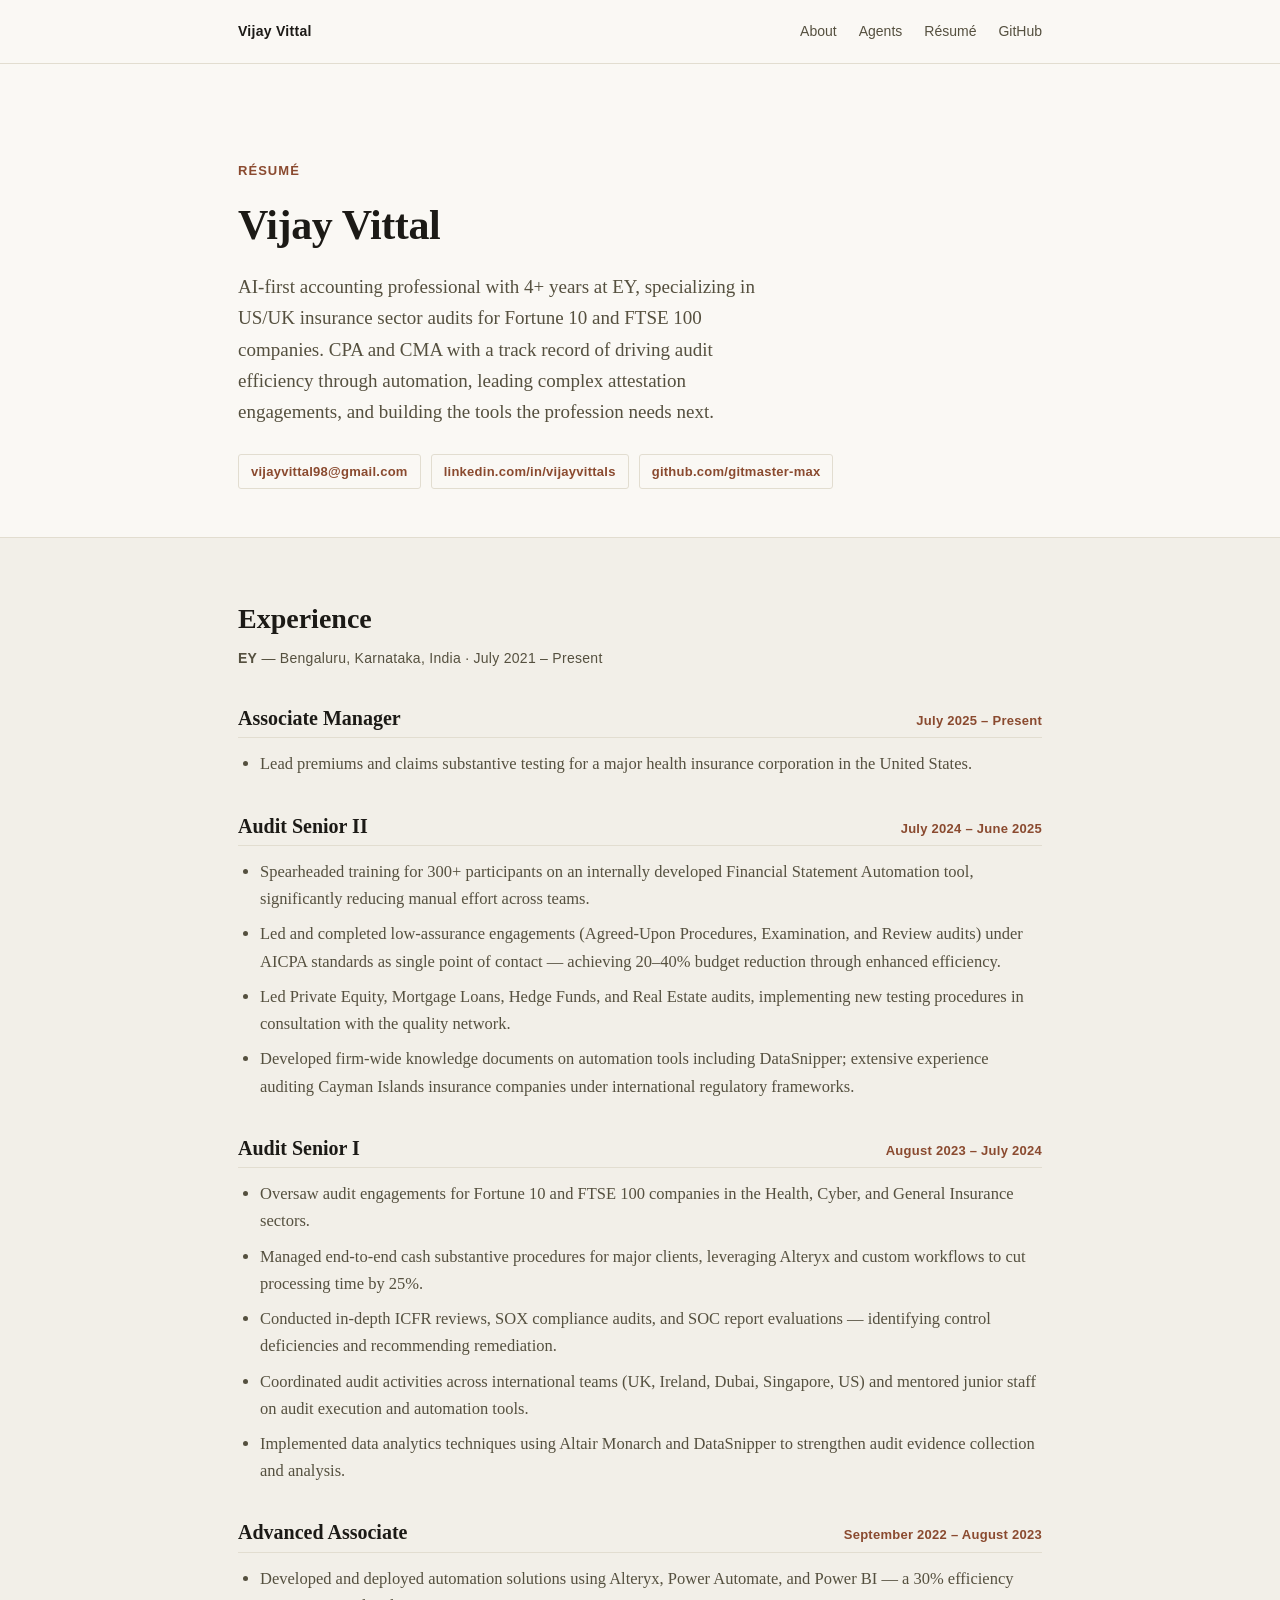
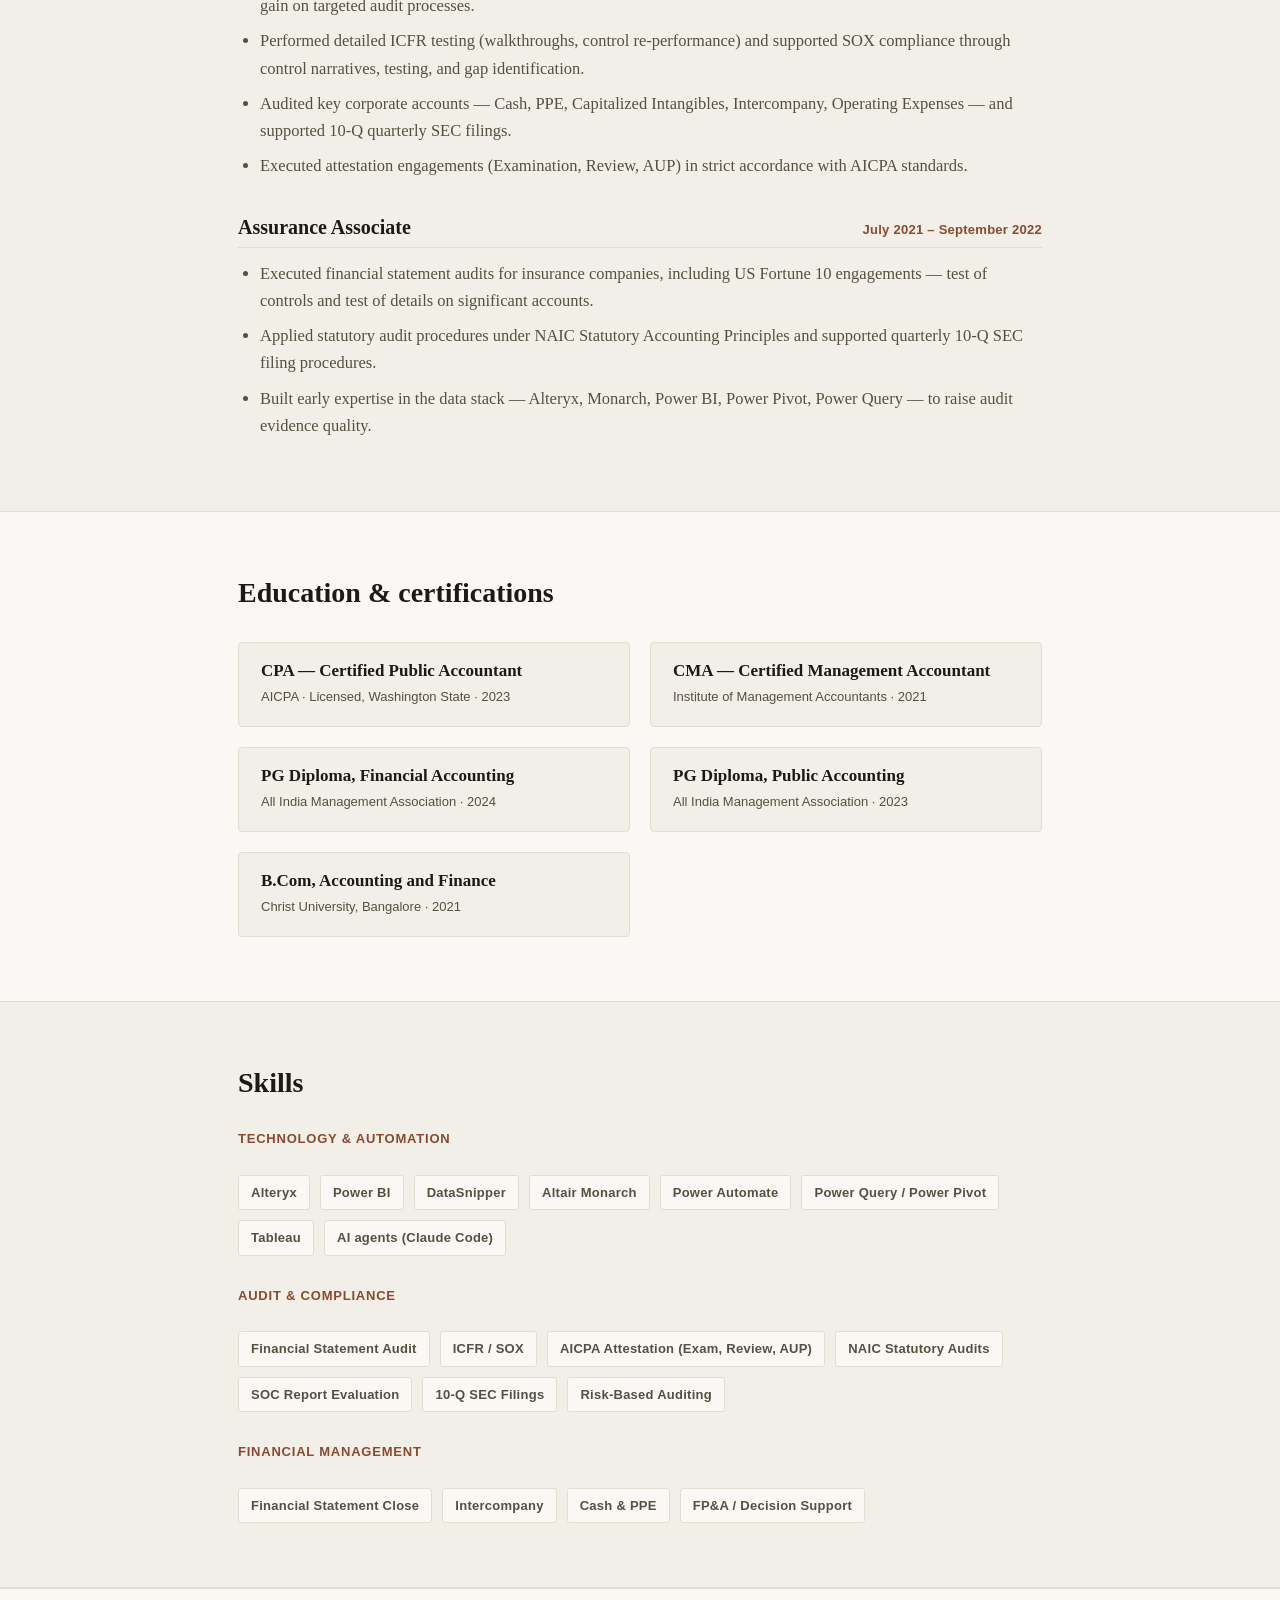
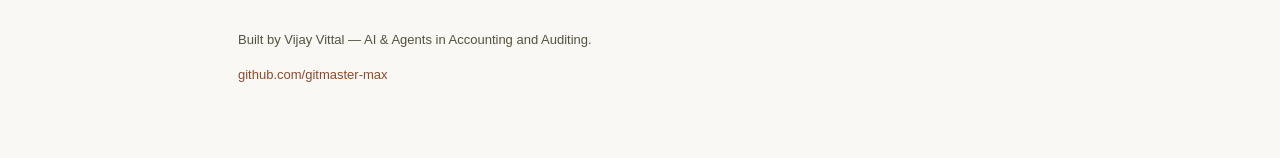
==== resume.html @ bb37ff68 "Add resume page and Financial Statement Intelligence agent spec - resume.html: full resume built fro" ====
<!doctype html>
<html lang="en">
<head>
<meta charset="UTF-8">
<meta name="viewport" content="width=device-width, initial-scale=1.0">
<title>Résumé — Vijay Vittal</title>
<meta name="description" content="Résumé of Vijay Vittal — Associate Manager at EY, CPA, CMA. AI-first accounting professional specializing in US/UK insurance sector audits for Fortune 10 and FTSE 100 companies.">
<link rel="stylesheet" href="styles.css">
</head>
<body>

<header class="site-header">
  <div class="wrap">
    <span class="kicker">Vijay Vittal</span>
    <nav>
      <a href="index.html#about">About</a>
      <a href="index.html#agents">Agents</a>
      <a href="resume.html">Résumé</a>
      <a href="https://github.com/gitmaster-max" target="_blank" rel="noopener">GitHub</a>
    </nav>
  </div>
</header>

<main>

  <section class="hero resume-hero">
    <div class="wrap">
      <p class="eyebrow">Résumé</p>
      <h1>Vijay Vittal</h1>
      <p class="lede">
        AI-first accounting professional with 4+ years at EY, specializing in US/UK insurance
        sector audits for Fortune 10 and FTSE 100 companies. CPA and CMA with a track record of
        driving audit efficiency through automation, leading complex attestation engagements,
        and building the tools the profession needs next.
      </p>
      <ul class="credentials contact-line">
        <li><a href="mailto:vijayvittal98@gmail.com">vijayvittal98@gmail.com</a></li>
        <li><a href="https://linkedin.com/in/vijayvittals" target="_blank" rel="noopener">linkedin.com/in/vijayvittals</a></li>
        <li><a href="https://github.com/gitmaster-max" target="_blank" rel="noopener">github.com/gitmaster-max</a></li>
      </ul>
    </div>
  </section>

  <section class="section alt">
    <div class="wrap">
      <h2>Experience</h2>
      <p class="org-line"><strong>EY</strong> — Bengaluru, Karnataka, India · July 2021 – Present</p>

      <div class="role">
        <div class="role-head">
          <h3>Associate Manager</h3>
          <span class="role-dates">July 2025 – Present</span>
        </div>
        <ul>
          <li>Lead premiums and claims substantive testing for a major health insurance corporation in the United States.</li>
        </ul>
      </div>

      <div class="role">
        <div class="role-head">
          <h3>Audit Senior II</h3>
          <span class="role-dates">July 2024 – June 2025</span>
        </div>
        <ul>
          <li>Spearheaded training for 300+ participants on an internally developed Financial Statement Automation tool, significantly reducing manual effort across teams.</li>
          <li>Led and completed low-assurance engagements (Agreed-Upon Procedures, Examination, and Review audits) under AICPA standards as single point of contact — achieving 20–40% budget reduction through enhanced efficiency.</li>
          <li>Led Private Equity, Mortgage Loans, Hedge Funds, and Real Estate audits, implementing new testing procedures in consultation with the quality network.</li>
          <li>Developed firm-wide knowledge documents on automation tools including DataSnipper; extensive experience auditing Cayman Islands insurance companies under international regulatory frameworks.</li>
        </ul>
      </div>

      <div class="role">
        <div class="role-head">
          <h3>Audit Senior I</h3>
          <span class="role-dates">August 2023 – July 2024</span>
        </div>
        <ul>
          <li>Oversaw audit engagements for Fortune 10 and FTSE 100 companies in the Health, Cyber, and General Insurance sectors.</li>
          <li>Managed end-to-end cash substantive procedures for major clients, leveraging Alteryx and custom workflows to cut processing time by 25%.</li>
          <li>Conducted in-depth ICFR reviews, SOX compliance audits, and SOC report evaluations — identifying control deficiencies and recommending remediation.</li>
          <li>Coordinated audit activities across international teams (UK, Ireland, Dubai, Singapore, US) and mentored junior staff on audit execution and automation tools.</li>
          <li>Implemented data analytics techniques using Altair Monarch and DataSnipper to strengthen audit evidence collection and analysis.</li>
        </ul>
      </div>

      <div class="role">
        <div class="role-head">
          <h3>Advanced Associate</h3>
          <span class="role-dates">September 2022 – August 2023</span>
        </div>
        <ul>
          <li>Developed and deployed automation solutions using Alteryx, Power Automate, and Power BI — a 30% efficiency gain on targeted audit processes.</li>
          <li>Performed detailed ICFR testing (walkthroughs, control re-performance) and supported SOX compliance through control narratives, testing, and gap identification.</li>
          <li>Audited key corporate accounts — Cash, PPE, Capitalized Intangibles, Intercompany, Operating Expenses — and supported 10-Q quarterly SEC filings.</li>
          <li>Executed attestation engagements (Examination, Review, AUP) in strict accordance with AICPA standards.</li>
        </ul>
      </div>

      <div class="role">
        <div class="role-head">
          <h3>Assurance Associate</h3>
          <span class="role-dates">July 2021 – September 2022</span>
        </div>
        <ul>
          <li>Executed financial statement audits for insurance companies, including US Fortune 10 engagements — test of controls and test of details on significant accounts.</li>
          <li>Applied statutory audit procedures under NAIC Statutory Accounting Principles and supported quarterly 10-Q SEC filing procedures.</li>
          <li>Built early expertise in the data stack — Alteryx, Monarch, Power BI, Power Pivot, Power Query — to raise audit evidence quality.</li>
        </ul>
      </div>
    </div>
  </section>

  <section class="section">
    <div class="wrap">
      <h2>Education &amp; certifications</h2>
      <div class="edu-grid">
        <div class="edu-item">
          <h3>CPA — Certified Public Accountant</h3>
          <p>AICPA · Licensed, Washington State · 2023</p>
        </div>
        <div class="edu-item">
          <h3>CMA — Certified Management Accountant</h3>
          <p>Institute of Management Accountants · 2021</p>
        </div>
        <div class="edu-item">
          <h3>PG Diploma, Financial Accounting</h3>
          <p>All India Management Association · 2024</p>
        </div>
        <div class="edu-item">
          <h3>PG Diploma, Public Accounting</h3>
          <p>All India Management Association · 2023</p>
        </div>
        <div class="edu-item">
          <h3>B.Com, Accounting and Finance</h3>
          <p>Christ University, Bangalore · 2021</p>
        </div>
      </div>
    </div>
  </section>

  <section class="section alt">
    <div class="wrap">
      <h2>Skills</h2>
      <h3 class="skill-group">Technology &amp; automation</h3>
      <ul class="credentials">
        <li>Alteryx</li><li>Power BI</li><li>DataSnipper</li><li>Altair Monarch</li>
        <li>Power Automate</li><li>Power Query / Power Pivot</li><li>Tableau</li>
        <li>AI agents (Claude Code)</li>
      </ul>
      <h3 class="skill-group">Audit &amp; compliance</h3>
      <ul class="credentials">
        <li>Financial Statement Audit</li><li>ICFR / SOX</li><li>AICPA Attestation (Exam, Review, AUP)</li>
        <li>NAIC Statutory Audits</li><li>SOC Report Evaluation</li><li>10-Q SEC Filings</li>
        <li>Risk-Based Auditing</li>
      </ul>
      <h3 class="skill-group">Financial management</h3>
      <ul class="credentials">
        <li>Financial Statement Close</li><li>Intercompany</li><li>Cash &amp; PPE</li>
        <li>FP&amp;A / Decision Support</li>
      </ul>
    </div>
  </section>

</main>

<footer class="site-footer">
  <div class="wrap">
    <p>Built by Vijay Vittal — AI &amp; Agents in Accounting and Auditing.</p>
    <p><a href="https://github.com/gitmaster-max" target="_blank" rel="noopener">github.com/gitmaster-max</a></p>
  </div>
</footer>

</body>
</html>
---- styles.css ----
:root {
  --bg: #faf8f4;
  --bg-alt: #f2efe8;
  --ink: #1c1a16;
  --ink-soft: #55503f;
  --rule: #e2ddd0;
  --accent: #8a4a2f;
  --accent-soft: #b97a55;
  --serif: "Iowan Old Style", "Palatino Linotype", Palatino, Georgia, "Times New Roman", serif;
  --sans: -apple-system, BlinkMacSystemFont, "Segoe UI", Helvetica, Arial, sans-serif;
  --mono: "SFMono-Regular", Consolas, "Liberation Mono", Menlo, monospace;
  --max: 860px;
}

* { box-sizing: border-box; }

html { scroll-behavior: smooth; }

body {
  margin: 0;
  background: var(--bg);
  color: var(--ink);
  font-family: var(--serif);
  font-size: 18px;
  line-height: 1.65;
  -webkit-font-smoothing: antialiased;
}

.wrap {
  max-width: var(--max);
  margin: 0 auto;
  padding: 0 28px;
}

h1, h2, h3, h4 {
  font-family: var(--serif);
  font-weight: 600;
  line-height: 1.2;
  color: var(--ink);
  margin: 0 0 0.5em;
}

a { color: var(--accent); text-decoration: none; }
a:hover { text-decoration: underline; }

p { margin: 0 0 1em; color: var(--ink-soft); }

/* header */

.site-header {
  border-bottom: 1px solid var(--rule);
  padding: 20px 0;
  position: sticky;
  top: 0;
  background: rgba(250, 248, 244, 0.9);
  backdrop-filter: blur(6px);
  z-index: 10;
}

.site-header .wrap {
  display: flex;
  align-items: center;
  justify-content: space-between;
  flex-wrap: wrap;
  gap: 12px;
}

.kicker {
  font-family: var(--sans);
  font-size: 14px;
  font-weight: 600;
  letter-spacing: 0.02em;
  color: var(--ink);
}

.site-header nav {
  display: flex;
  gap: 22px;
  font-family: var(--sans);
  font-size: 14px;
}

.site-header nav a {
  color: var(--ink-soft);
}

.site-header nav a:hover { color: var(--accent); }

/* hero */

.hero {
  padding: 96px 0 72px;
}

.hero .eyebrow {
  font-family: var(--sans);
  font-size: 13px;
  font-weight: 700;
  text-transform: uppercase;
  letter-spacing: 0.08em;
  color: var(--accent);
  margin-bottom: 18px;
}

.hero h1 {
  font-size: 42px;
  letter-spacing: -0.01em;
  max-width: 18ch;
}

.lede {
  font-size: 19px;
  max-width: 58ch;
  margin-top: 20px;
}

.hero-actions {
  display: flex;
  gap: 14px;
  margin-top: 32px;
  font-family: var(--sans);
}

.btn {
  display: inline-block;
  padding: 11px 20px;
  border: 1px solid var(--ink);
  border-radius: 3px;
  font-size: 14px;
  font-weight: 600;
  color: var(--ink);
}

.btn:hover { text-decoration: none; background: var(--ink); color: var(--bg); }

.btn-primary {
  background: var(--accent);
  border-color: var(--accent);
  color: #fff;
}

.btn-primary:hover { background: var(--accent-soft); border-color: var(--accent-soft); }

/* sections */

.section { padding: 64px 0; }
.section.alt { background: var(--bg-alt); border-top: 1px solid var(--rule); border-bottom: 1px solid var(--rule); }

.section h2 {
  font-size: 28px;
  margin-bottom: 0.4em;
}

.section > .wrap > p {
  max-width: 62ch;
}

/* about */

.credentials {
  list-style: none;
  margin: 28px 0 0;
  padding: 0;
  display: flex;
  flex-wrap: wrap;
  gap: 10px;
  font-family: var(--sans);
}

.credentials li {
  font-size: 13px;
  font-weight: 600;
  color: var(--ink-soft);
  border: 1px solid var(--rule);
  border-radius: 3px;
  background: var(--bg);
  padding: 6px 12px;
  letter-spacing: 0.02em;
}

/* agent grid */

.agent-grid {
  display: grid;
  grid-template-columns: repeat(auto-fill, minmax(340px, 1fr));
  gap: 24px;
  margin-top: 36px;
}

.agent-card {
  display: flex;
  flex-direction: column;
  background: var(--bg-alt);
  border: 1px solid var(--rule);
  border-radius: 4px;
  padding: 26px 28px;
}

.agent-card .agent-type {
  font-family: var(--sans);
  font-size: 12px;
  font-weight: 700;
  text-transform: uppercase;
  letter-spacing: 0.06em;
  color: var(--accent);
  margin-bottom: 12px;
}

.agent-card h3 {
  font-size: 22px;
  margin-bottom: 0.4em;
}

.agent-card p {
  margin: 0 0 1em;
  font-size: 16px;
  color: var(--ink-soft);
}

.agent-card .agent-links {
  margin-top: auto;
  padding-top: 10px;
  display: flex;
  gap: 18px;
  font-family: var(--sans);
  font-size: 14px;
  font-weight: 600;
}

.agent-card .agent-links a::after {
  content: " \2192";
}

.agent-card.coming-soon {
  background: var(--bg);
  border-style: dashed;
  border-color: var(--accent-soft);
  align-items: flex-start;
  justify-content: center;
}

.agent-card.coming-soon .agent-type {
  color: var(--accent-soft);
}

.agent-card.coming-soon p {
  color: var(--ink-soft);
  margin-bottom: 0;
}

/* resume */

.resume-hero { padding-bottom: 48px; }

.contact-line { margin-top: 26px; }
.contact-line li a { color: var(--accent); }

.org-line {
  font-family: var(--sans);
  font-size: 14px;
  letter-spacing: 0.02em;
  margin-bottom: 8px;
}

.role { margin-top: 36px; }

.role-head {
  display: flex;
  align-items: baseline;
  justify-content: space-between;
  flex-wrap: wrap;
  gap: 4px 16px;
  border-bottom: 1px solid var(--rule);
  padding-bottom: 6px;
  margin-bottom: 12px;
}

.role-head h3 { font-size: 20px; margin: 0; }

.role-dates {
  font-family: var(--sans);
  font-size: 13px;
  font-weight: 600;
  color: var(--accent);
  letter-spacing: 0.02em;
}

.role ul { margin: 0; padding-left: 22px; }
.role li { margin-bottom: 8px; color: var(--ink-soft); font-size: 16.5px; }

.edu-grid {
  display: grid;
  grid-template-columns: repeat(auto-fill, minmax(320px, 1fr));
  gap: 20px;
  margin-top: 32px;
}

.edu-item {
  border: 1px solid var(--rule);
  border-radius: 4px;
  background: var(--bg-alt);
  padding: 18px 22px;
}

.edu-item h3 { font-size: 17px; margin-bottom: 0.3em; }
.edu-item p { margin: 0; font-family: var(--sans); font-size: 13px; }

.skill-group {
  font-family: var(--sans);
  font-size: 13px;
  font-weight: 700;
  text-transform: uppercase;
  letter-spacing: 0.06em;
  color: var(--accent);
  margin: 32px 0 4px;
}

/* agent spec pages */

.stage-list { margin-top: 32px; }

.stage { margin-bottom: 28px; }

.stage h3 {
  font-size: 20px;
  display: flex;
  align-items: center;
  gap: 12px;
}

.stage-num {
  display: inline-flex;
  align-items: center;
  justify-content: center;
  width: 28px;
  height: 28px;
  flex: 0 0 28px;
  border-radius: 50%;
  background: var(--accent);
  color: #fff;
  font-family: var(--sans);
  font-size: 14px;
  font-weight: 700;
}

.stage p { max-width: 66ch; }

.persona-grid {
  display: grid;
  grid-template-columns: repeat(auto-fill, minmax(300px, 1fr));
  gap: 20px;
  margin-top: 32px;
}

.persona {
  border: 1px solid var(--rule);
  border-radius: 4px;
  background: var(--bg);
  padding: 20px 24px;
}

.persona h3 { font-size: 18px; margin-bottom: 0.4em; }
.persona p { margin: 0; font-size: 15px; }

.table-scroll { overflow-x: auto; margin-top: 28px; }

.scorecard {
  width: 100%;
  border-collapse: collapse;
  font-family: var(--sans);
  font-size: 14.5px;
}

.scorecard th, .scorecard td {
  text-align: left;
  padding: 10px 14px;
  border-bottom: 1px solid var(--rule);
  color: var(--ink-soft);
  white-space: nowrap;
}

.scorecard td:last-child, .scorecard th:last-child { white-space: normal; min-width: 240px; }

.scorecard th {
  font-size: 12px;
  font-weight: 700;
  text-transform: uppercase;
  letter-spacing: 0.06em;
  color: var(--ink);
}

.rag {
  display: inline-block;
  padding: 3px 10px;
  border-radius: 3px;
  font-size: 12px;
  font-weight: 700;
  letter-spacing: 0.03em;
}

.rag-red { background: #f7ddd6; color: #8a2f1d; }
.rag-amber { background: #f5ead0; color: #8a6a1d; }
.rag-green { background: #dcead8; color: #3d6b34; }

.table-note {
  font-family: var(--sans);
  font-size: 12.5px;
  margin-top: 10px;
}

.spec-block {
  margin-top: 28px;
  border: 1px solid var(--rule);
  border-radius: 4px;
  background: var(--bg);
  overflow-x: auto;
}

.spec-block pre {
  margin: 0;
  padding: 26px 30px;
  font-family: var(--mono);
  font-size: 13.5px;
  line-height: 1.55;
  color: var(--ink);
}

/* footer */

.site-footer {
  padding: 40px 0 60px;
  font-family: var(--sans);
  font-size: 13px;
  border-top: 1px solid var(--rule);
}

.site-footer p {
  color: var(--ink-soft);
  max-width: 60ch;
}

/* responsive */

@media (max-width: 640px) {
  body { font-size: 16.5px; }
  .hero { padding: 64px 0 48px; }
  .hero h1 { font-size: 32px; }
  .site-header nav { gap: 14px; font-size: 13px; }
  .agent-grid { grid-template-columns: 1fr; }
}
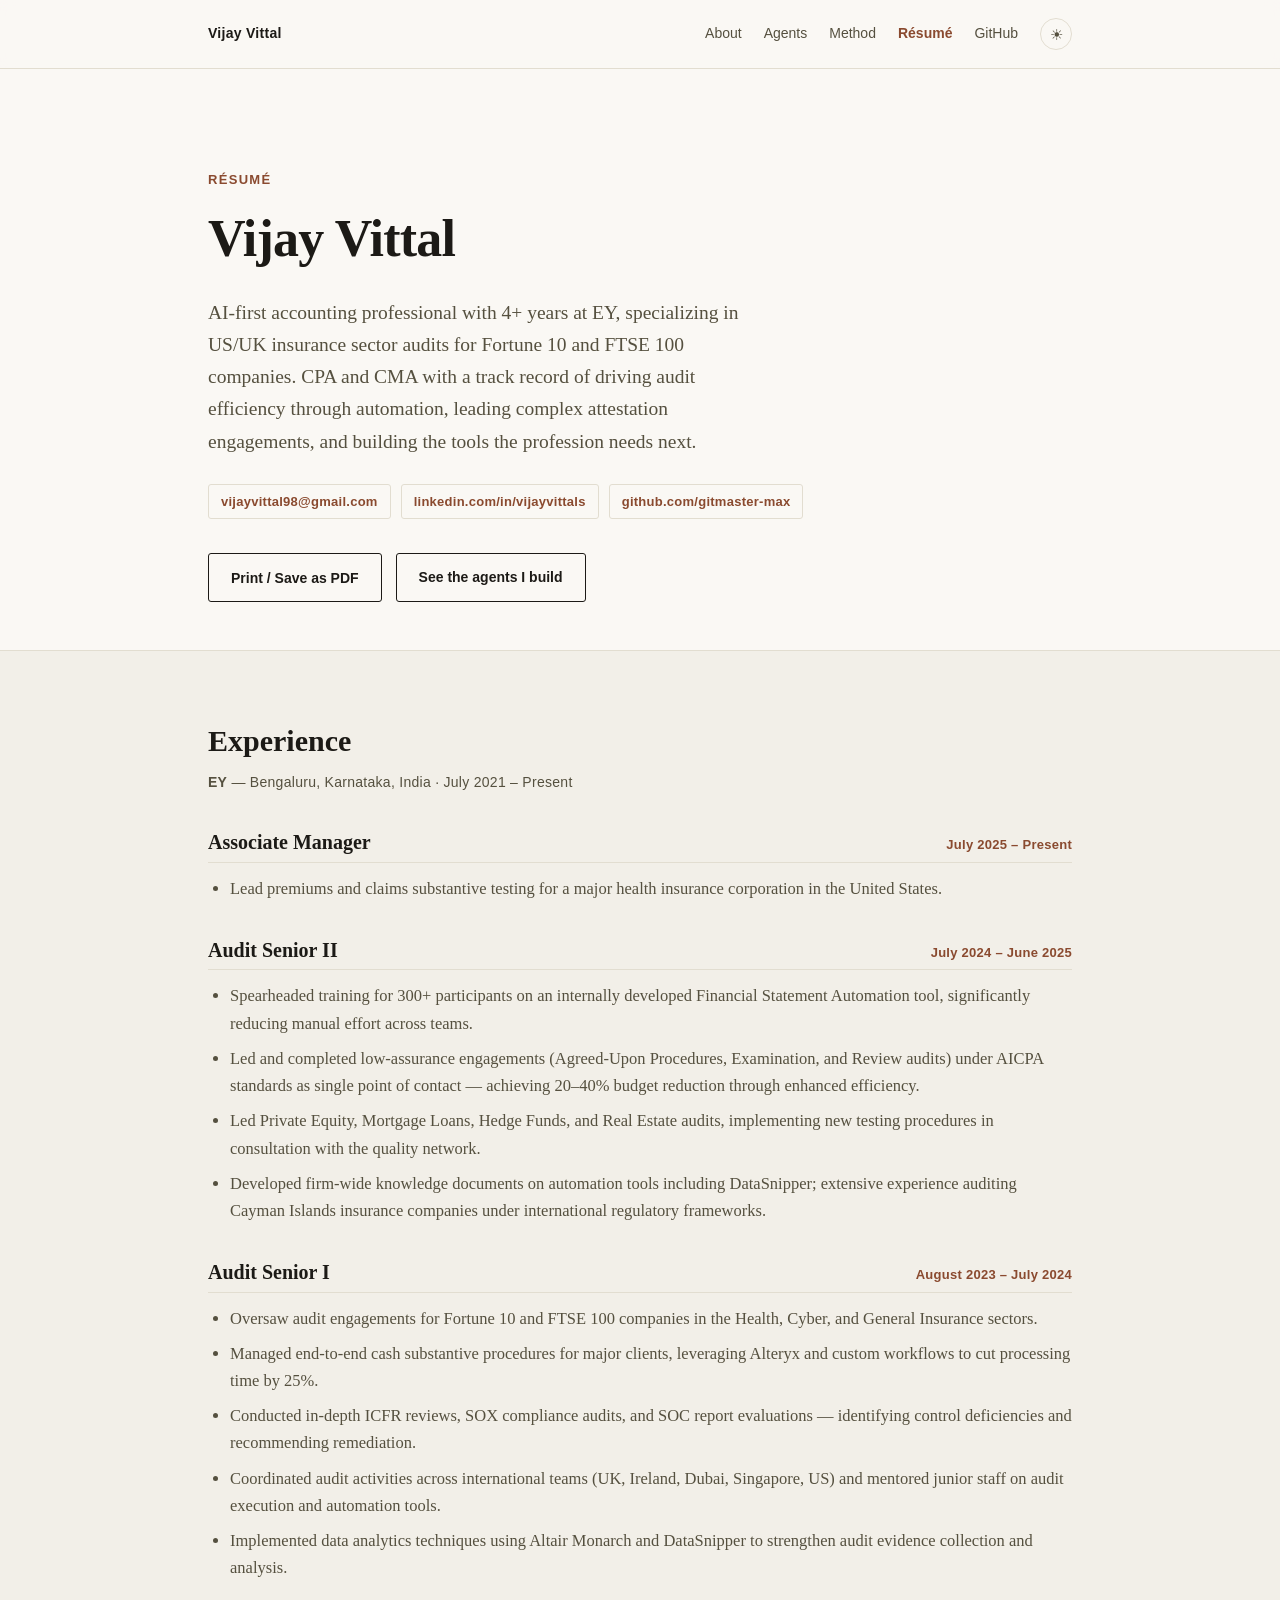
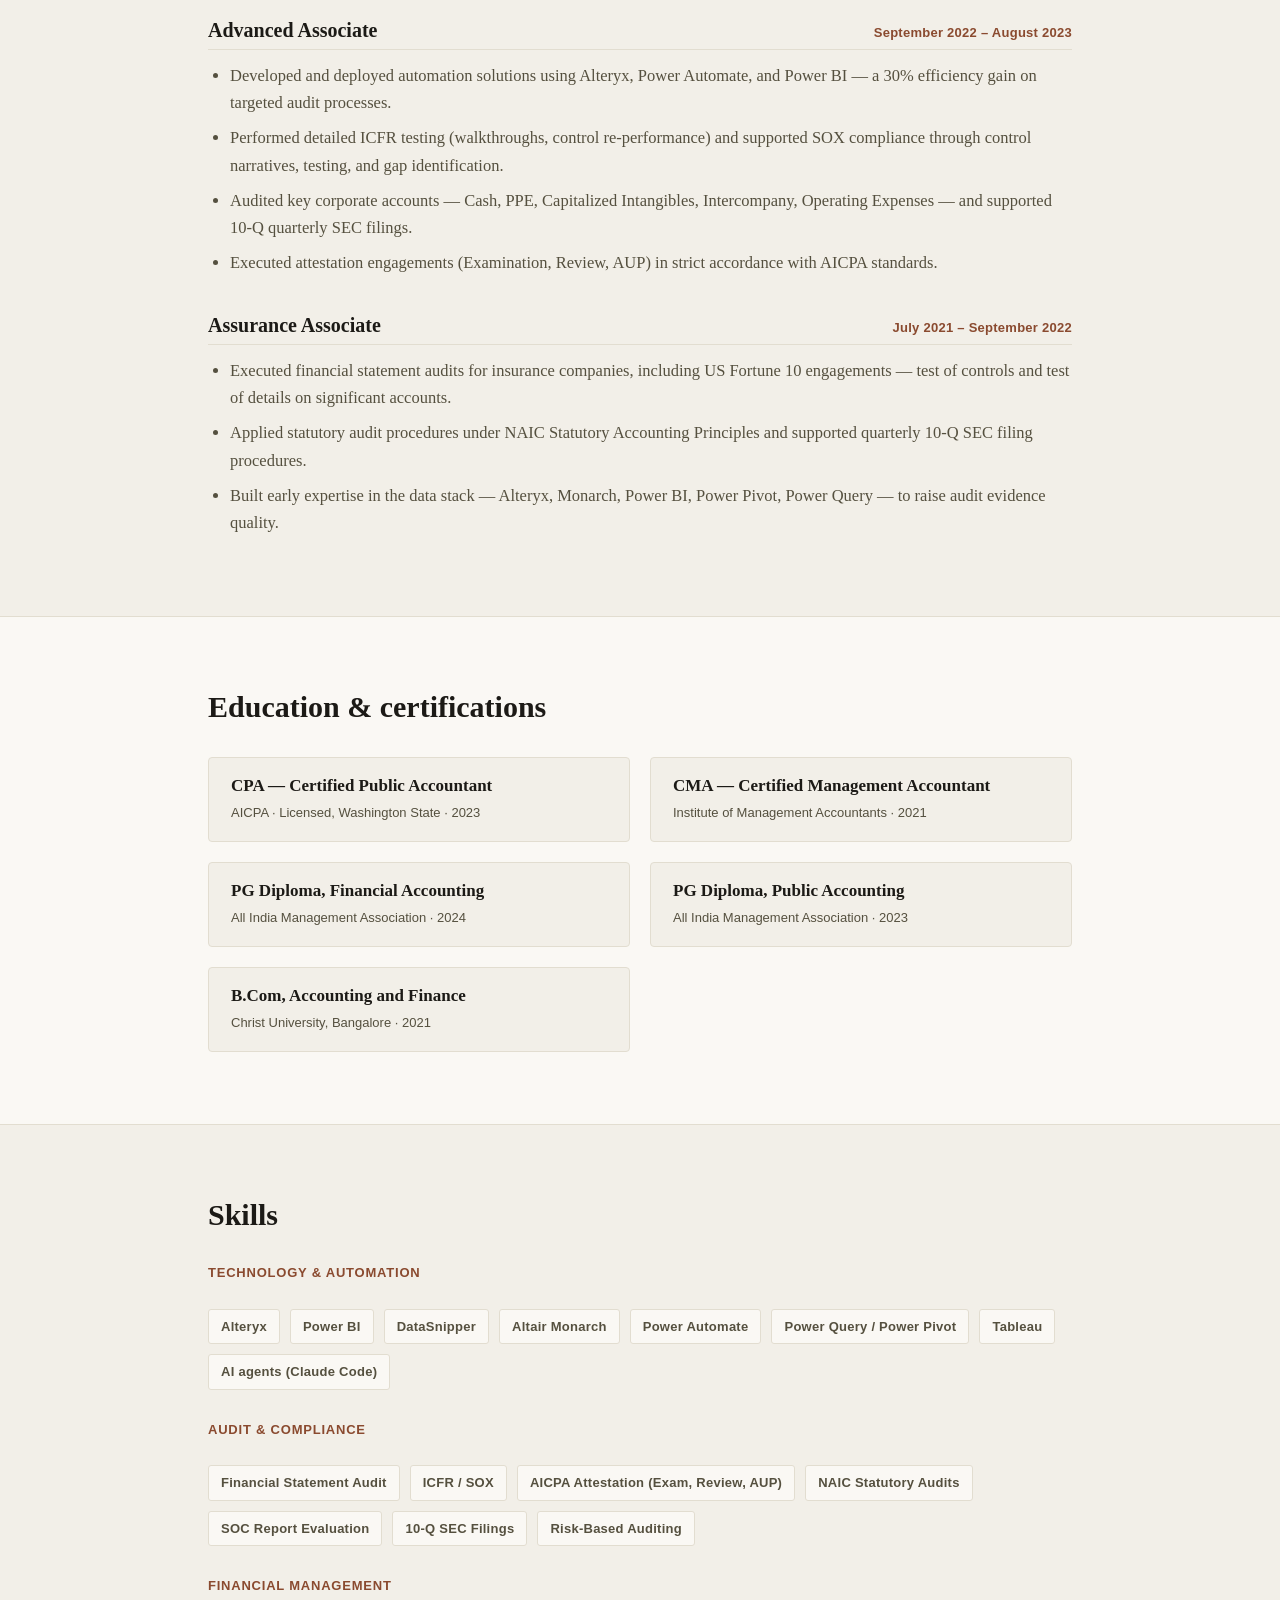
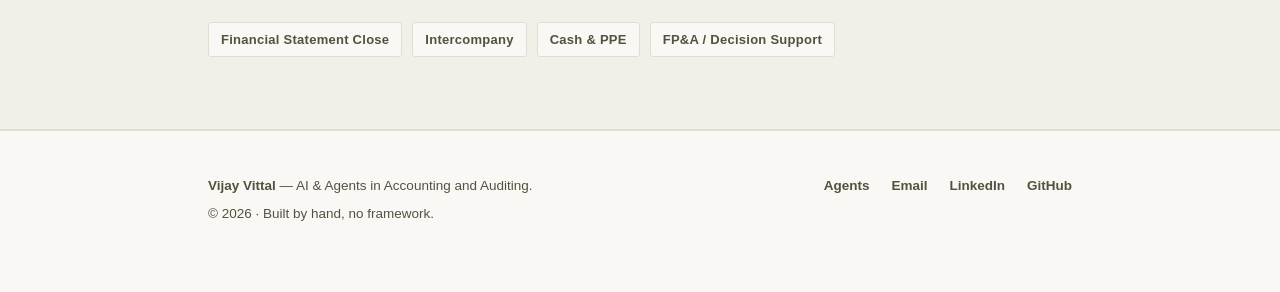
==== commit ca033afd: "Portfolio upgrade: dark mode, case study, proof metrics, print resume - index: proof-metric strip, m" ====
--- a/resume.html
+++ b/resume.html
@@ -5,23 +5,35 @@
 <meta name="viewport" content="width=device-width, initial-scale=1.0">
 <title>Résumé — Vijay Vittal</title>
 <meta name="description" content="Résumé of Vijay Vittal — Associate Manager at EY, CPA, CMA. AI-first accounting professional specializing in US/UK insurance sector audits for Fortune 10 and FTSE 100 companies.">
+<link rel="canonical" href="https://gitmaster-max.github.io/ai-agents-in-accounting/resume.html">
+<meta property="og:type" content="profile">
+<meta property="og:title" content="Résumé — Vijay Vittal">
+<meta property="og:description" content="Associate Manager at EY, CPA (WA), CMA. US/UK insurance sector audits for Fortune 10 and FTSE 100 companies; builds AI agents for the audit profession.">
+<meta property="og:url" content="https://gitmaster-max.github.io/ai-agents-in-accounting/resume.html">
+<meta name="twitter:card" content="summary">
+<link rel="icon" href="data:image/svg+xml,%3Csvg xmlns='http://www.w3.org/2000/svg' viewBox='0 0 64 64'%3E%3Crect width='64' height='64' rx='12' fill='%238a4a2f'/%3E%3Ctext x='32' y='45' font-family='Georgia,serif' font-size='38' font-weight='700' fill='%23faf8f4' text-anchor='middle'%3EV%3C/text%3E%3C/svg%3E">
+<script>(function(){try{var t=localStorage.getItem('theme');if(t)document.documentElement.setAttribute('data-theme',t);}catch(e){}})();</script>
 <link rel="stylesheet" href="styles.css">
 </head>
 <body>
 
+<a class="skip-link" href="#main">Skip to content</a>
+
 <header class="site-header">
   <div class="wrap">
-    <span class="kicker">Vijay Vittal</span>
-    <nav>
+    <a class="kicker" href="index.html">Vijay Vittal</a>
+    <nav aria-label="Site">
       <a href="index.html#about">About</a>
       <a href="index.html#agents">Agents</a>
-      <a href="resume.html">Résumé</a>
+      <a href="index.html#method">Method</a>
+      <a href="resume.html" aria-current="page">Résumé</a>
       <a href="https://github.com/gitmaster-max" target="_blank" rel="noopener">GitHub</a>
+      <button class="theme-toggle" type="button" aria-label="Toggle dark mode" title="Toggle dark mode"><span class="sun" aria-hidden="true">&#9728;</span><span class="moon" aria-hidden="true">&#9790;</span></button>
     </nav>
   </div>
 </header>
 
-<main>
+<main id="main">
 
   <section class="hero resume-hero">
     <div class="wrap">
@@ -38,6 +50,10 @@
         <li><a href="https://linkedin.com/in/vijayvittals" target="_blank" rel="noopener">linkedin.com/in/vijayvittals</a></li>
         <li><a href="https://github.com/gitmaster-max" target="_blank" rel="noopener">github.com/gitmaster-max</a></li>
       </ul>
+      <div class="hero-actions no-print">
+        <button class="btn" type="button" onclick="window.print()">Print / Save as PDF</button>
+        <a class="btn" href="index.html#agents">See the agents I build</a>
+      </div>
     </div>
   </section>
 
@@ -165,10 +181,19 @@
 
 <footer class="site-footer">
   <div class="wrap">
-    <p>Built by Vijay Vittal — AI &amp; Agents in Accounting and Auditing.</p>
-    <p><a href="https://github.com/gitmaster-max" target="_blank" rel="noopener">github.com/gitmaster-max</a></p>
+    <div>
+      <p><strong>Vijay Vittal</strong> — AI &amp; Agents in Accounting and Auditing.</p>
+      <p>&copy; <span data-year>2026</span> · Built by hand, no framework.</p>
+    </div>
+    <ul class="footer-links">
+      <li><a href="index.html#agents">Agents</a></li>
+      <li><a href="mailto:vijayvittal98@gmail.com">Email</a></li>
+      <li><a href="https://linkedin.com/in/vijayvittals" target="_blank" rel="noopener">LinkedIn</a></li>
+      <li><a href="https://github.com/gitmaster-max" target="_blank" rel="noopener">GitHub</a></li>
+    </ul>
   </div>
 </footer>
 
+<script src="site.js"></script>
 </body>
 </html>
--- a/styles.css
+++ b/styles.css
@@ -1,15 +1,64 @@
 :root {
   --bg: #faf8f4;
   --bg-alt: #f2efe8;
+  --bg-header: rgba(250, 248, 244, 0.88);
   --ink: #1c1a16;
   --ink-soft: #55503f;
   --rule: #e2ddd0;
   --accent: #8a4a2f;
   --accent-soft: #b97a55;
+  --accent-wash: #f3e6de;
+  --live: #3d6b34;
+  --live-wash: #dcead8;
+  --amber: #8a6a1d;
+  --amber-wash: #f5ead0;
+  --red: #8a2f1d;
+  --red-wash: #f7ddd6;
+  --btn-hover-ink: var(--bg);
   --serif: "Iowan Old Style", "Palatino Linotype", Palatino, Georgia, "Times New Roman", serif;
   --sans: -apple-system, BlinkMacSystemFont, "Segoe UI", Helvetica, Arial, sans-serif;
   --mono: "SFMono-Regular", Consolas, "Liberation Mono", Menlo, monospace;
-  --max: 860px;
+  --max: 920px;
+}
+
+:root[data-theme="dark"] {
+  --bg: #171310;
+  --bg-alt: #1f1a15;
+  --bg-header: rgba(23, 19, 16, 0.86);
+  --ink: #ece5d8;
+  --ink-soft: #b3a890;
+  --rule: #352c22;
+  --accent: #d0885c;
+  --accent-soft: #a96b45;
+  --accent-wash: #2c2018;
+  --live: #9dc48f;
+  --live-wash: #24301f;
+  --amber: #d9b45e;
+  --amber-wash: #322a17;
+  --red: #e08a76;
+  --red-wash: #3a2019;
+  --btn-hover-ink: #171310;
+}
+
+@media (prefers-color-scheme: dark) {
+  :root:not([data-theme="light"]) {
+    --bg: #171310;
+    --bg-alt: #1f1a15;
+    --bg-header: rgba(23, 19, 16, 0.86);
+    --ink: #ece5d8;
+    --ink-soft: #b3a890;
+    --rule: #352c22;
+    --accent: #d0885c;
+    --accent-soft: #a96b45;
+    --accent-wash: #2c2018;
+    --live: #9dc48f;
+    --live-wash: #24301f;
+    --amber: #d9b45e;
+    --amber-wash: #322a17;
+    --red: #e08a76;
+    --red-wash: #3a2019;
+    --btn-hover-ink: #171310;
+  }
 }
 
 * { box-sizing: border-box; }
@@ -24,6 +73,7 @@
   font-size: 18px;
   line-height: 1.65;
   -webkit-font-smoothing: antialiased;
+  transition: background-color 0.25s ease, color 0.25s ease;
 }
 
 .wrap {
@@ -43,17 +93,41 @@
 a { color: var(--accent); text-decoration: none; }
 a:hover { text-decoration: underline; }
 
+:focus-visible {
+  outline: 2px solid var(--accent);
+  outline-offset: 3px;
+  border-radius: 2px;
+}
+
 p { margin: 0 0 1em; color: var(--ink-soft); }
+
+.skip-link {
+  position: absolute;
+  left: -9999px;
+  top: 0;
+  background: var(--accent);
+  color: #fff;
+  padding: 10px 18px;
+  font-family: var(--sans);
+  font-size: 14px;
+  z-index: 100;
+}
+
+.skip-link:focus {
+  left: 12px;
+  top: 12px;
+}
 
 /* header */
 
 .site-header {
   border-bottom: 1px solid var(--rule);
-  padding: 20px 0;
+  padding: 18px 0;
   position: sticky;
   top: 0;
-  background: rgba(250, 248, 244, 0.9);
-  backdrop-filter: blur(6px);
+  background: var(--bg-header);
+  backdrop-filter: blur(8px);
+  -webkit-backdrop-filter: blur(8px);
   z-index: 10;
 }
 
@@ -68,28 +142,58 @@
 .kicker {
   font-family: var(--sans);
   font-size: 14px;
-  font-weight: 600;
+  font-weight: 700;
   letter-spacing: 0.02em;
   color: var(--ink);
 }
 
+.kicker:hover { text-decoration: none; color: var(--accent); }
+
 .site-header nav {
   display: flex;
+  align-items: center;
   gap: 22px;
   font-family: var(--sans);
   font-size: 14px;
 }
 
-.site-header nav a {
+.site-header nav a { color: var(--ink-soft); }
+.site-header nav a:hover { color: var(--accent); text-decoration: none; }
+.site-header nav a[aria-current="page"] { color: var(--accent); font-weight: 600; }
+
+.theme-toggle {
+  appearance: none;
+  border: 1px solid var(--rule);
+  background: transparent;
   color: var(--ink-soft);
-}
-
-.site-header nav a:hover { color: var(--accent); }
+  border-radius: 50%;
+  width: 32px;
+  height: 32px;
+  font-size: 15px;
+  line-height: 1;
+  cursor: pointer;
+  display: inline-flex;
+  align-items: center;
+  justify-content: center;
+  padding: 0;
+}
+
+.theme-toggle:hover { border-color: var(--accent); color: var(--accent); }
+
+.theme-toggle .moon { display: none; }
+:root[data-theme="dark"] .theme-toggle .sun { display: none; }
+:root[data-theme="dark"] .theme-toggle .moon { display: inline; }
+@media (prefers-color-scheme: dark) {
+  :root:not([data-theme="light"]) .theme-toggle .sun { display: none; }
+  :root:not([data-theme="light"]) .theme-toggle .moon { display: inline; }
+}
 
 /* hero */
 
 .hero {
-  padding: 96px 0 72px;
+  padding: 100px 0 64px;
+  position: relative;
+  overflow: hidden;
 }
 
 .hero .eyebrow {
@@ -97,41 +201,46 @@
   font-size: 13px;
   font-weight: 700;
   text-transform: uppercase;
-  letter-spacing: 0.08em;
+  letter-spacing: 0.1em;
   color: var(--accent);
   margin-bottom: 18px;
 }
 
 .hero h1 {
-  font-size: 42px;
-  letter-spacing: -0.01em;
-  max-width: 18ch;
+  font-size: clamp(34px, 6vw, 52px);
+  letter-spacing: -0.015em;
+  max-width: 20ch;
 }
 
 .lede {
-  font-size: 19px;
+  font-size: 19.5px;
   max-width: 58ch;
   margin-top: 20px;
 }
 
 .hero-actions {
   display: flex;
+  flex-wrap: wrap;
   gap: 14px;
-  margin-top: 32px;
+  margin-top: 34px;
   font-family: var(--sans);
 }
 
 .btn {
   display: inline-block;
-  padding: 11px 20px;
+  padding: 12px 22px;
   border: 1px solid var(--ink);
   border-radius: 3px;
+  font-family: var(--sans);
   font-size: 14px;
   font-weight: 600;
   color: var(--ink);
-}
-
-.btn:hover { text-decoration: none; background: var(--ink); color: var(--bg); }
+  cursor: pointer;
+  background: transparent;
+  transition: background-color 0.15s ease, color 0.15s ease, border-color 0.15s ease;
+}
+
+.btn:hover { text-decoration: none; background: var(--ink); color: var(--btn-hover-ink); }
 
 .btn-primary {
   background: var(--accent);
@@ -139,21 +248,60 @@
   color: #fff;
 }
 
-.btn-primary:hover { background: var(--accent-soft); border-color: var(--accent-soft); }
+.btn-primary:hover { background: var(--accent-soft); border-color: var(--accent-soft); color: #fff; }
+
+/* proof strip */
+
+.proof-strip {
+  border-top: 1px solid var(--rule);
+  padding: 40px 0 44px;
+}
+
+.proof-grid {
+  display: grid;
+  grid-template-columns: repeat(auto-fit, minmax(180px, 1fr));
+  gap: 28px 32px;
+}
+
+.stat .stat-num {
+  font-family: var(--serif);
+  font-size: 40px;
+  font-weight: 600;
+  letter-spacing: -0.01em;
+  color: var(--accent);
+  line-height: 1.1;
+}
+
+.stat .stat-label {
+  font-family: var(--sans);
+  font-size: 13px;
+  color: var(--ink-soft);
+  margin: 8px 0 0;
+  max-width: 24ch;
+}
 
 /* sections */
 
-.section { padding: 64px 0; }
+.section { padding: 72px 0; }
 .section.alt { background: var(--bg-alt); border-top: 1px solid var(--rule); border-bottom: 1px solid var(--rule); }
+.section.alt + .section.alt { border-top: none; }
+
+.section-eyebrow {
+  font-family: var(--sans);
+  font-size: 12px;
+  font-weight: 700;
+  text-transform: uppercase;
+  letter-spacing: 0.1em;
+  color: var(--accent);
+  margin-bottom: 10px;
+}
 
 .section h2 {
-  font-size: 28px;
+  font-size: 30px;
   margin-bottom: 0.4em;
 }
 
-.section > .wrap > p {
-  max-width: 62ch;
-}
+.section > .wrap > p { max-width: 64ch; }
 
 /* about */
 
@@ -178,6 +326,19 @@
   letter-spacing: 0.02em;
 }
 
+.section.alt .credentials li { background: var(--bg); }
+
+.two-col {
+  display: grid;
+  grid-template-columns: 1fr 1fr;
+  gap: 40px;
+  align-items: start;
+}
+
+@media (max-width: 720px) {
+  .two-col { grid-template-columns: 1fr; }
+}
+
 /* agent grid */
 
 .agent-grid {
@@ -192,9 +353,59 @@
   flex-direction: column;
   background: var(--bg-alt);
   border: 1px solid var(--rule);
-  border-radius: 4px;
+  border-radius: 5px;
   padding: 26px 28px;
-}
+  position: relative;
+  transition: transform 0.18s ease, box-shadow 0.18s ease, border-color 0.18s ease;
+}
+
+.agent-card:hover {
+  transform: translateY(-3px);
+  border-color: var(--accent-soft);
+  box-shadow: 0 10px 30px rgba(28, 26, 22, 0.08);
+}
+
+.section.alt .agent-card { background: var(--bg); }
+
+.agent-meta {
+  display: flex;
+  align-items: center;
+  justify-content: space-between;
+  gap: 12px;
+  margin-bottom: 14px;
+}
+
+.agent-num {
+  font-family: var(--mono);
+  font-size: 13px;
+  color: var(--ink-soft);
+  opacity: 0.7;
+}
+
+.status {
+  display: inline-flex;
+  align-items: center;
+  gap: 7px;
+  font-family: var(--sans);
+  font-size: 11.5px;
+  font-weight: 700;
+  text-transform: uppercase;
+  letter-spacing: 0.07em;
+  padding: 4px 11px;
+  border-radius: 99px;
+}
+
+.status::before {
+  content: "";
+  width: 7px;
+  height: 7px;
+  border-radius: 50%;
+  background: currentColor;
+}
+
+.status-live { background: var(--live-wash); color: var(--live); }
+.status-dev { background: var(--amber-wash); color: var(--amber); }
+.status-soon { background: var(--accent-wash); color: var(--accent-soft); }
 
 .agent-card .agent-type {
   font-family: var(--sans);
@@ -206,10 +417,7 @@
   margin-bottom: 12px;
 }
 
-.agent-card h3 {
-  font-size: 22px;
-  margin-bottom: 0.4em;
-}
+.agent-card h3 { font-size: 22px; margin-bottom: 0.4em; }
 
 .agent-card p {
   margin: 0 0 1em;
@@ -219,17 +427,16 @@
 
 .agent-card .agent-links {
   margin-top: auto;
-  padding-top: 10px;
-  display: flex;
-  gap: 18px;
+  padding-top: 12px;
+  display: flex;
+  flex-wrap: wrap;
+  gap: 8px 18px;
   font-family: var(--sans);
   font-size: 14px;
   font-weight: 600;
 }
 
-.agent-card .agent-links a::after {
-  content: " \2192";
-}
+.agent-card .agent-links a::after { content: " \2192"; }
 
 .agent-card.coming-soon {
   background: var(--bg);
@@ -237,85 +444,14 @@
   border-color: var(--accent-soft);
   align-items: flex-start;
   justify-content: center;
-}
-
-.agent-card.coming-soon .agent-type {
-  color: var(--accent-soft);
-}
-
-.agent-card.coming-soon p {
-  color: var(--ink-soft);
-  margin-bottom: 0;
-}
-
-/* resume */
-
-.resume-hero { padding-bottom: 48px; }
-
-.contact-line { margin-top: 26px; }
-.contact-line li a { color: var(--accent); }
-
-.org-line {
-  font-family: var(--sans);
-  font-size: 14px;
-  letter-spacing: 0.02em;
-  margin-bottom: 8px;
-}
-
-.role { margin-top: 36px; }
-
-.role-head {
-  display: flex;
-  align-items: baseline;
-  justify-content: space-between;
-  flex-wrap: wrap;
-  gap: 4px 16px;
-  border-bottom: 1px solid var(--rule);
-  padding-bottom: 6px;
-  margin-bottom: 12px;
-}
-
-.role-head h3 { font-size: 20px; margin: 0; }
-
-.role-dates {
-  font-family: var(--sans);
-  font-size: 13px;
-  font-weight: 600;
-  color: var(--accent);
-  letter-spacing: 0.02em;
-}
-
-.role ul { margin: 0; padding-left: 22px; }
-.role li { margin-bottom: 8px; color: var(--ink-soft); font-size: 16.5px; }
-
-.edu-grid {
-  display: grid;
-  grid-template-columns: repeat(auto-fill, minmax(320px, 1fr));
-  gap: 20px;
-  margin-top: 32px;
-}
-
-.edu-item {
-  border: 1px solid var(--rule);
-  border-radius: 4px;
-  background: var(--bg-alt);
-  padding: 18px 22px;
-}
-
-.edu-item h3 { font-size: 17px; margin-bottom: 0.3em; }
-.edu-item p { margin: 0; font-family: var(--sans); font-size: 13px; }
-
-.skill-group {
-  font-family: var(--sans);
-  font-size: 13px;
-  font-weight: 700;
-  text-transform: uppercase;
-  letter-spacing: 0.06em;
-  color: var(--accent);
-  margin: 32px 0 4px;
-}
-
-/* agent spec pages */
+  box-shadow: none;
+}
+
+.agent-card.coming-soon:hover { transform: none; }
+.agent-card.coming-soon .agent-type { color: var(--accent-soft); }
+.agent-card.coming-soon p { color: var(--ink-soft); margin-bottom: 0; }
+
+/* method / stages */
 
 .stage-list { margin-top: 32px; }
 
@@ -345,6 +481,35 @@
 
 .stage p { max-width: 66ch; }
 
+.principle-grid {
+  display: grid;
+  grid-template-columns: repeat(auto-fill, minmax(340px, 1fr));
+  gap: 22px;
+  margin-top: 36px;
+}
+
+.principle {
+  border: 1px solid var(--rule);
+  border-radius: 5px;
+  background: var(--bg);
+  padding: 24px 26px;
+}
+
+.section.alt .principle { background: var(--bg); }
+
+.principle .p-num {
+  font-family: var(--mono);
+  font-size: 13px;
+  color: var(--accent);
+  display: block;
+  margin-bottom: 10px;
+}
+
+.principle h3 { font-size: 19px; margin-bottom: 0.4em; }
+.principle p { margin: 0; font-size: 15.5px; }
+
+/* persona grid (agent pages) */
+
 .persona-grid {
   display: grid;
   grid-template-columns: repeat(auto-fill, minmax(300px, 1fr));
@@ -361,6 +526,19 @@
 
 .persona h3 { font-size: 18px; margin-bottom: 0.4em; }
 .persona p { margin: 0; font-size: 15px; }
+
+.persona-label {
+  font-family: var(--sans);
+  font-size: 11px;
+  font-weight: 700;
+  text-transform: uppercase;
+  letter-spacing: 0.08em;
+  color: var(--accent-soft);
+  display: block;
+  margin-bottom: 6px;
+}
+
+/* tables */
 
 .table-scroll { overflow-x: auto; margin-top: 28px; }
 
@@ -398,9 +576,9 @@
   letter-spacing: 0.03em;
 }
 
-.rag-red { background: #f7ddd6; color: #8a2f1d; }
-.rag-amber { background: #f5ead0; color: #8a6a1d; }
-.rag-green { background: #dcead8; color: #3d6b34; }
+.rag-red { background: var(--red-wash); color: var(--red); }
+.rag-amber { background: var(--amber-wash); color: var(--amber); }
+.rag-green { background: var(--live-wash); color: var(--live); }
 
 .table-note {
   font-family: var(--sans);
@@ -425,18 +603,145 @@
   color: var(--ink);
 }
 
+/* contact */
+
+.contact-cta {
+  text-align: left;
+}
+
+.contact-cta .lede { margin-top: 12px; }
+
+/* resume */
+
+.resume-hero { padding-bottom: 48px; }
+
+.contact-line { margin-top: 26px; }
+.contact-line li a { color: var(--accent); }
+
+.org-line {
+  font-family: var(--sans);
+  font-size: 14px;
+  letter-spacing: 0.02em;
+  margin-bottom: 8px;
+}
+
+.role { margin-top: 36px; }
+
+.role-head {
+  display: flex;
+  align-items: baseline;
+  justify-content: space-between;
+  flex-wrap: wrap;
+  gap: 4px 16px;
+  border-bottom: 1px solid var(--rule);
+  padding-bottom: 6px;
+  margin-bottom: 12px;
+}
+
+.role-head h3 { font-size: 20px; margin: 0; }
+
+.role-dates {
+  font-family: var(--sans);
+  font-size: 13px;
+  font-weight: 600;
+  color: var(--accent);
+  letter-spacing: 0.02em;
+}
+
+.role ul { margin: 0; padding-left: 22px; }
+.role li { margin-bottom: 8px; color: var(--ink-soft); font-size: 16.5px; }
+
+.edu-grid {
+  display: grid;
+  grid-template-columns: repeat(auto-fill, minmax(320px, 1fr));
+  gap: 20px;
+  margin-top: 32px;
+}
+
+.edu-item {
+  border: 1px solid var(--rule);
+  border-radius: 4px;
+  background: var(--bg-alt);
+  padding: 18px 22px;
+}
+
+.section.alt .edu-item { background: var(--bg); }
+
+.edu-item h3 { font-size: 17px; margin-bottom: 0.3em; }
+.edu-item p { margin: 0; font-family: var(--sans); font-size: 13px; }
+
+.skill-group {
+  font-family: var(--sans);
+  font-size: 13px;
+  font-weight: 700;
+  text-transform: uppercase;
+  letter-spacing: 0.06em;
+  color: var(--accent);
+  margin: 32px 0 4px;
+}
+
 /* footer */
 
 .site-footer {
-  padding: 40px 0 60px;
-  font-family: var(--sans);
-  font-size: 13px;
+  padding: 44px 0 60px;
+  font-family: var(--sans);
+  font-size: 13.5px;
   border-top: 1px solid var(--rule);
 }
 
-.site-footer p {
-  color: var(--ink-soft);
-  max-width: 60ch;
+.site-footer .wrap {
+  display: flex;
+  justify-content: space-between;
+  align-items: flex-start;
+  flex-wrap: wrap;
+  gap: 20px 40px;
+}
+
+.site-footer p { color: var(--ink-soft); max-width: 46ch; margin: 0 0 6px; }
+
+.footer-links {
+  list-style: none;
+  margin: 0;
+  padding: 0;
+  display: flex;
+  flex-wrap: wrap;
+  gap: 8px 22px;
+}
+
+.footer-links a { color: var(--ink-soft); font-weight: 600; }
+.footer-links a:hover { color: var(--accent); text-decoration: none; }
+
+/* reveal animation (JS adds .reveal; html.js gates the hidden state) */
+
+html.js .reveal {
+  opacity: 0;
+  transform: translateY(14px);
+  transition: opacity 0.55s ease, transform 0.55s ease;
+}
+
+html.js .reveal.in {
+  opacity: 1;
+  transform: none;
+}
+
+@media (prefers-reduced-motion: reduce) {
+  html { scroll-behavior: auto; }
+  html.js .reveal { opacity: 1; transform: none; transition: none; }
+  .agent-card, .btn, body { transition: none; }
+}
+
+/* 404 */
+
+.notfound {
+  padding: 120px 0 100px;
+  text-align: left;
+}
+
+.notfound .big {
+  font-family: var(--mono);
+  font-size: 15px;
+  color: var(--accent);
+  margin-bottom: 14px;
 }
 
 /* responsive */
@@ -444,7 +749,34 @@
 @media (max-width: 640px) {
   body { font-size: 16.5px; }
   .hero { padding: 64px 0 48px; }
-  .hero h1 { font-size: 32px; }
   .site-header nav { gap: 14px; font-size: 13px; }
-  .agent-grid { grid-template-columns: 1fr; }
-}
+  .agent-grid, .principle-grid { grid-template-columns: 1fr; }
+  .stat .stat-num { font-size: 32px; }
+}
+
+/* print (résumé) */
+
+@media print {
+  :root {
+    --bg: #fff;
+    --bg-alt: #fff;
+    --ink: #000;
+    --ink-soft: #222;
+    --rule: #bbb;
+    --accent: #000;
+    --accent-soft: #333;
+  }
+
+  body { font-size: 11.5pt; background: #fff; }
+  .site-header, .site-footer, .theme-toggle, .no-print, .skip-link { display: none !important; }
+  .hero, .section { padding: 14pt 0; }
+  .section.alt { background: #fff; border: none; }
+  .hero h1 { font-size: 22pt; }
+  .lede { font-size: 11.5pt; }
+  .credentials li { border-color: #999; padding: 2pt 6pt; font-size: 9pt; }
+  .role { margin-top: 14pt; page-break-inside: avoid; }
+  .edu-grid { grid-template-columns: 1fr 1fr; gap: 8pt; }
+  .edu-item { page-break-inside: avoid; padding: 8pt 10pt; }
+  a { color: #000; text-decoration: none; }
+  html.js .reveal { opacity: 1 !important; transform: none !important; }
+}
